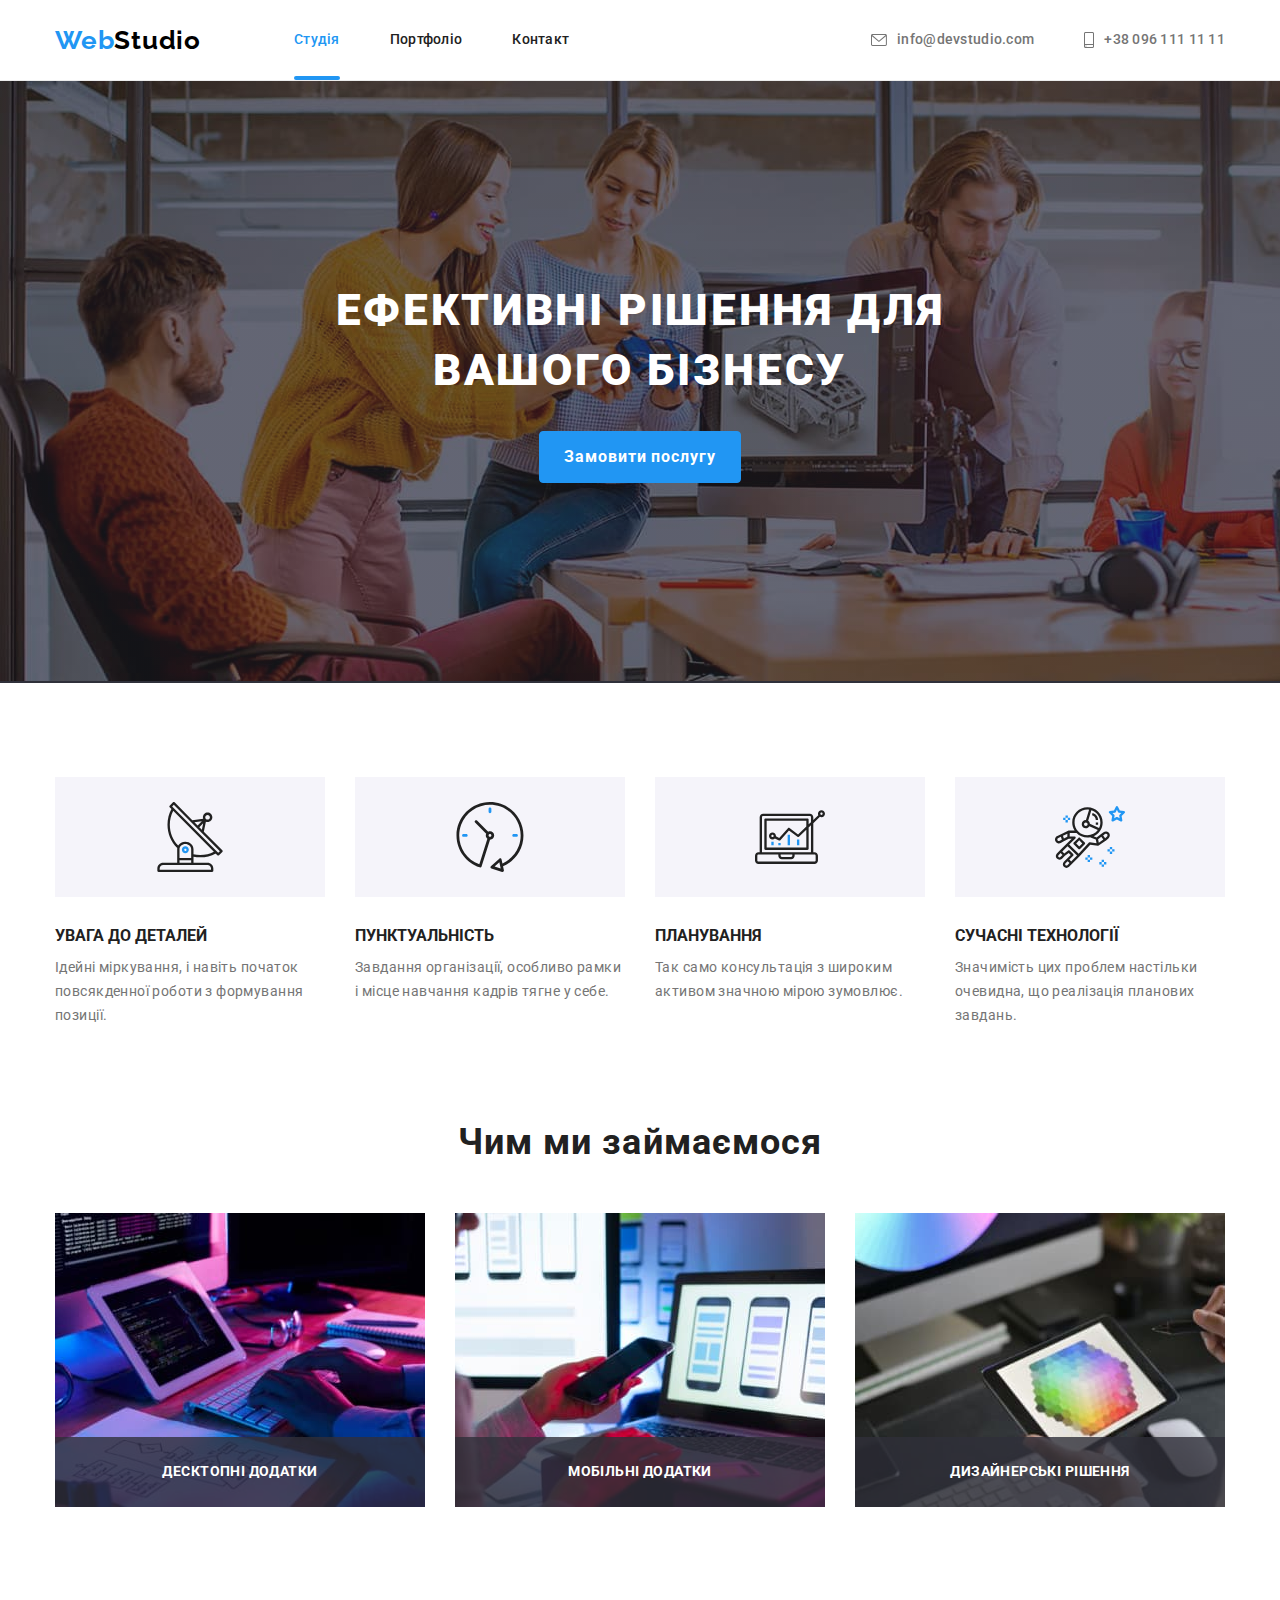
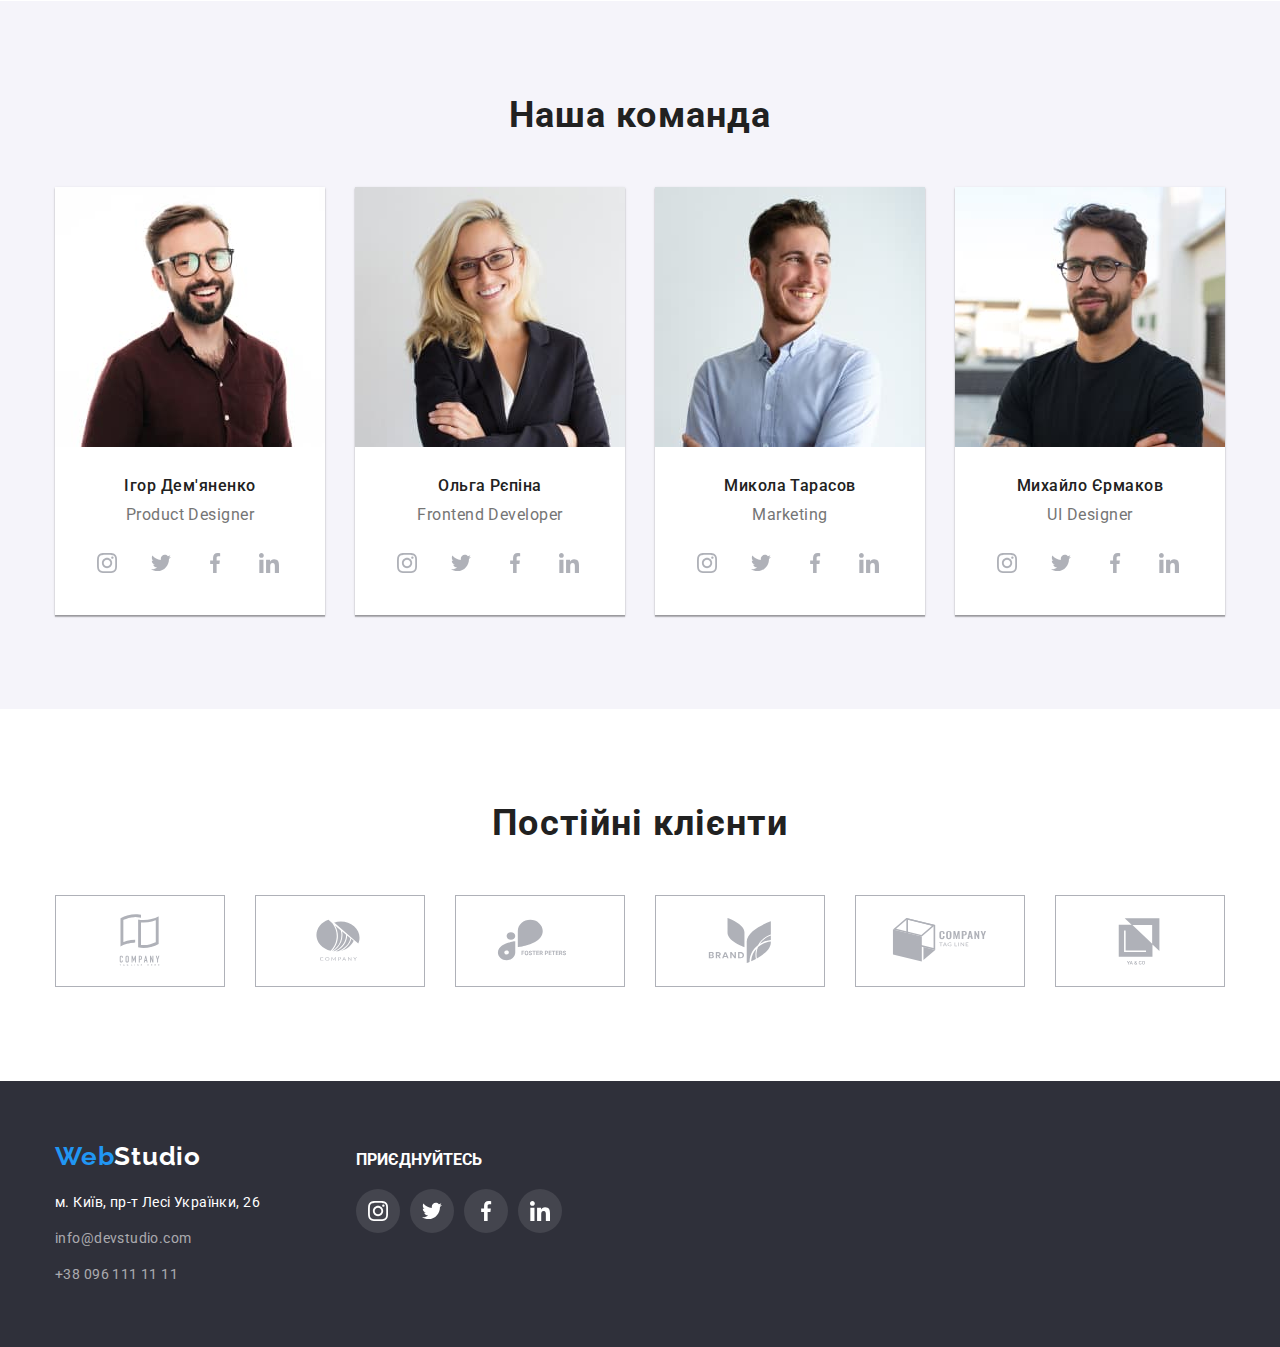
==== index.html @ e5dec864 "new repository created" ====
<!DOCTYPE html>
<html lang="uk">
  <head>
    <meta charset="UTF-8">
    <meta http-equiv="X-UA-Compatible" content="IE=edge">
    <meta name="viewport" content="width=device-width, initial-scale=1.0">
    <title>Document</title>
    <link rel="stylesheet" href="https://cdnjs.cloudflare.com/ajax/libs/modern-normalize/1.1.0/modern-normalize.min.css">
    <link href="https://fonts.googleapis.com/css2?family=Raleway:wght@700&family=Roboto:wght@400;500;700;900&display=swap" rel="stylesheet">
    <link rel="stylesheet" href="./css/styles.css">
  </head>
  <body>
    <header class="header">
      <div class="container header-page">
        <nav class="navigation">
          <a class="logo header-logo" href="">Web<span class="logo-span">Studio</span></a>
          <ul class="nav-list list">
            <li class="head-item"><a class="nav-list-item link current" href="">Студія</a></li>
            <li class="head-item"><a class="nav-list-item link" href="./portfolio.html">Портфоліо</a></li>
            <li><a class="nav-list-item link" href="">Контакт</a></li>
          </ul>
        </nav>
  
        <!--Contacts-->
        <ul class="list contact-list">
          <li class="head-item">
            <a class="contact-mail link" href="mailto:info@devstudio.com">
              <svg class="contact-list-icon envelope" width="16" height="12">
                <use href="./images/svg/sprite.svg#icon-envelope"></use>
              </svg>
              info@devstudio.com</a>
          </li>
          <li>
            <a class="contact-number link" href="tel:+380961111111">
              <svg class="contact-list-icon smartphone" width="10" height="16">
                <use href="./images/svg/sprite.svg#icon-smartphone"></use>
              </svg>
              +38 096 111 11 11</a>
          </li>
        </ul>
      </div>
    </header>

    <main>

      <!--Section 1-->
      <section class="title">
        <div class="container">
          <h1 class="main-title">Ефективні рішення для вашого бізнесу</h1>
          <button class="button" data-modal-open>Замовити послугу</button>
        </div>
      </section>

      <!--Section 2-->
      <section class="section-req">
        <div class="container">
          <ul class="list list-flex">
            <li class="req-list-item">
              <h3 class="desc-title">
                <div class="req-icon-box">
                  <svg class="req-list-icon antenna" width="70" height="70">
                    <use href="./images/svg/sprite.svg#icon-antenna"></use>
                  </svg>
                </div>
                УВАГА ДО ДЕТАЛЕЙ</h3>
              <p class="description">
                Ідейні міркування, і навіть початок повсякденної роботи з формування позиції.
              </p>
            </li>
  
            <li class="req-list-item">
              <h3 class="desc-title">
                <div class="req-icon-box">
                  <svg class="req-list-icon clock" width="70" height="70">
                    <use href="./images/svg/sprite.svg#icon-clock"></use>
                  </svg>
                </div>
                ПУНКТУАЛЬНІСТЬ</h3>
              <p class="description">
                Завдання організації, особливо рамки і місце навчання кадрів тягне у себе.
              </p>
            </li>
  
            <li class="req-list-item">
              <h3 class="desc-title">
                <div class="req-icon-box">
                  <svg class="req-list-icon diagram" width="70" height="70">
                    <use href="./images/svg/sprite.svg#icon-diagram"></use>
                  </svg>
                </div>
                ПЛАНУВАННЯ</h3>
              <p class="description">
                Так само консультація з широким активом значною мірою зумовлює.
              </p>
            </li>
  
            <li class="req-list-item">
              <h3 class="desc-title">
                <div class="req-icon-box">
                  <svg class="req-list-icon astronaut" width="70" height="70">
                    <use href="./images/svg/sprite.svg#icon-astronaut"></use>
                  </svg>
                </div>
                СУЧАСНІ ТЕХНОЛОГІЇ</h3>
              <p class="description">
                Значимість цих проблем настільки очевидна, що реалізація планових завдань.
              </p>
            </li>
          </ul>
        </div>
      </section>

      <!--Section 3-->
      <section class="section">
        <div class="container">
          <h2 class="section-title">Чим ми займаємося</h2>
          <ul class="list list-flex">
            <li class="img-list-item">
              <img src="./images/img1.jpg" width="370" alt="work photo 1">
              <p class="app-title" >Десктопні додатки</p>
            </li>
            <li class="img-list-item">
              <img src="./images/img2.jpg" width="370" alt="work photo 2">
              <p class="app-title" >Мобільні додатки</p>
            </li>
            <li class="img-list-item">
              <img src="./images/img3.jpg" width="370" alt="work photo 3">
              <p class="app-title" >Дизайнерські рішення</p>
            </li>
          </ul>
        </div>
      </section>

      <!--Section team-->
      <section class="hero section">
        <div class="container">
          <h2 class="section-title">Наша команда</h2>
          <ul class="hero-list list list-flex">
            <li class="hero-list-item">
                <img src="./images/img4.jpg" width="270" alt="team member 1">
                <div class="hero-desc">
                  <h3 class="hero-list-name">Ігор Дем'яненко</h3>
                  <p class="hero-list-title">Product Designer</p>
                  <ul class="social-list list">
                    <li class="social-list-item">
                      <a class="social-list-link" href="">
                        <svg class="social-list-icon" width="20" height="20">
                          <use href="./images/svg/sprite.svg#icon-instagram"></use>
                        </svg>
                      </a>
                    </li>
                    <li class="social-list-item">
                      <a class="social-list-link" href="">
                        <svg class="social-list-icon" width="20" height="20">
                          <use href="./images/svg/sprite.svg#icon-twitter"></use>
                        </svg>
                      </a>
                    </li>
                    <li class="social-list-item">
                      <a class="social-list-link" href="">
                        <svg class="social-list-icon" width="20" height="20">
                          <use href="./images/svg/sprite.svg#icon-facebook"></use>
                        </svg>
                      </a>
                    </li>
                    <li class="social-list-item">
                      <a class="social-list-link" href="">
                        <svg class="social-list-icon" width="20" height="20">
                          <use href="./images/svg/sprite.svg#icon-linkedin"></use>
                        </svg>
                      </a>
                    </li>
                  </ul>
                </div>
            </li>
  
            <li class="hero-list-item">
                <img src="./images/img5.jpg" width="270" alt="team member 2">
                <div class="hero-desc">
                  <h3 class="hero-list-name">Ольга Рєпіна</h3>
                  <p class="hero-list-title">Frontend Developer</p>
                  <ul class="social-list list">
                    <li class="social-list-item">
                      <a class="social-list-link" href="">
                        <svg class="social-list-icon" width="20" height="20">
                          <use href="./images/svg/sprite.svg#icon-instagram"></use>
                        </svg>
                      </a>
                    </li>
                    <li class="social-list-item">
                      <a class="social-list-link" href="">
                        <svg class="social-list-icon" width="20" height="20">
                          <use href="./images/svg/sprite.svg#icon-twitter"></use>
                        </svg>
                      </a>
                    </li>
                    <li class="social-list-item">
                      <a class="social-list-link" href="">
                        <svg class="social-list-icon" width="20" height="20">
                          <use href="./images/svg/sprite.svg#icon-facebook"></use>
                        </svg>
                      </a>
                    </li>
                    <li class="social-list-item">
                      <a class="social-list-link" href="">
                        <svg class="social-list-icon" width="20" height="20">
                          <use href="./images/svg/sprite.svg#icon-linkedin"></use>
                        </svg>
                      </a>
                    </li>
                  </ul>
                </div>
            </li>
  
            <li class="hero-list-item">
                <img src="./images/img6.jpg" width="270" alt="team member 3">
                <div class="hero-desc">
                  <h3 class="hero-list-name">Микола Тарасов</h3>
                  <p class="hero-list-title">Marketing</p>
                  <ul class="social-list list">
                    <li class="social-list-item">
                      <a class="social-list-link" href="">
                        <svg class="social-list-icon" width="20" height="20">
                          <use href="./images/svg/sprite.svg#icon-instagram"></use>
                        </svg>
                      </a>
                    </li>
                    <li class="social-list-item">
                      <a class="social-list-link" href="">
                        <svg class="social-list-icon" width="20" height="20">
                          <use href="./images/svg/sprite.svg#icon-twitter"></use>
                        </svg>
                      </a>
                    </li>
                    <li class="social-list-item">
                      <a class="social-list-link" href="">
                        <svg class="social-list-icon" width="20" height="20">
                          <use href="./images/svg/sprite.svg#icon-facebook"></use>
                        </svg>
                      </a>
                    </li>
                    <li class="social-list-item">
                      <a class="social-list-link" href="">
                        <svg class="social-list-icon" width="20" height="20">
                          <use href="./images/svg/sprite.svg#icon-linkedin"></use>
                        </svg>
                      </a>
                    </li>
                  </ul>
                </div>
            </li>
  
            <li class="hero-list-item">
                <img src="./images/img7.jpg" width="270" alt="team member 4">
                <div class="hero-desc">
                  <h3 class="hero-list-name">Михайло Єрмаков</h3>
                  <p class="hero-list-title">UI Designer</p>
                  <ul class="social-list list">
                    <li class="social-list-item">
                      <a class="social-list-link" href="">
                        <svg class="social-list-icon" width="20" height="20">
                          <use href="./images/svg/sprite.svg#icon-instagram"></use>
                        </svg>
                      </a>
                    </li>
                    <li class="social-list-item">
                      <a class="social-list-link" href="">
                        <svg class="social-list-icon" width="20" height="20">
                          <use href="./images/svg/sprite.svg#icon-twitter"></use>
                        </svg>
                      </a>
                    </li>
                    <li class="social-list-item">
                      <a class="social-list-link" href="">
                        <svg class="social-list-icon" width="20" height="20">
                          <use href="./images/svg/sprite.svg#icon-facebook"></use>
                        </svg>
                      </a>
                    </li>
                    <li class="social-list-item">
                      <a class="social-list-link" href="">
                        <svg class="social-list-icon" width="20" height="20">
                          <use href="./images/svg/sprite.svg#icon-linkedin"></use>
                        </svg>
                      </a>
                    </li>
                  </ul>
                </div>
            </li>
          </ul>
        </div>
      </section>

      <!--clients-->
      <section class="section">
        <div class="container">
          <h2 class="section-title clients">Постійні клієнти</h2>
          <ul class="client-list list">
            <li class="client-list-item">
              <a class="client-list-link" href="">
                <svg class="client-list-icon" width="106" height="60">
                  <use href="./images/svg/sprite.svg#icon-client1"></use>
                </svg>
              </a>
            </li>
            <li class="client-list-item">
              <a class="client-list-link" href="">
                <svg class="client-list-icon" width="106" height="60">
                  <use href="./images/svg/sprite.svg#icon-client2"></use>
                </svg>
              </a>
            </li>
            <li class="client-list-item">
              <a class="client-list-link" href="">
                <svg class="client-list-icon" width="106" height="60">
                  <use href="./images/svg/sprite.svg#icon-client3"></use>
                </svg>
              </a>
            </li>
            <li class="client-list-item">
              <a class="client-list-link" href="">
                <svg class="client-list-icon" width="106" height="60">
                  <use href="./images/svg/sprite.svg#icon-client4"></use>
                </svg>
              </a>
            </li>
            <li class="client-list-item">
              <a class="client-list-link" href="">
                <svg class="client-list-icon" width="106" height="60">
                  <use href="./images/svg/sprite.svg#icon-client5"></use>
                </svg>
              </a>
            </li>
            <li class="client-list-item">
              <a class="client-list-link" href="">
                <svg class="client-list-icon" width="106" height="60">
                  <use href="./images/svg/sprite.svg#icon-client6"></use>
                </svg>
              </a>
            </li>
          </ul>
        </div>
      </section>
    </main>

    <footer class="footer">
      <div class="container footer-container">
        <div class="footer-contact">
          <a class="logo logo-footer" href="">Web<span class="logo-span">Studio</span></a>
           <address class="contact-box">
            <ul class="list">
              <li class="footer-list-item">
                <a class="address link" href="https://goo.gl/maps/rPGG4V1VkysSoRD67" target="_blank" rel="noopener noreferrer">м. Київ, пр-т Лесі Українки, 26</a>
              </li>
              <li class="footer-list-item">
                <a class="footer-mail link" href="mailto:info@devstudio.com">info@devstudio.com</a>
              </li>
              <li>
                <a class="footer-number link" href="tel:+380961111111">+38 096 111 11 11</a>
              </li>
            </ul>
          </address>
        </div>
          <div class="join">
            <h3 class="desc-title-footer">ПРИЄДНУЙТЕСЬ</h3>
          <ul class="social-list-footer list">
            <li class="social-list-item-footer">
              <a class="social-list-link-footer" href="">
                <svg class="social-list-icon-footer" width="20" height="20">
                  <use href="./images/svg/sprite.svg#icon-instagram"></use>
                </svg>
              </a>
            </li>
            <li class="social-list-item-footer">
              <a class="social-list-link-footer" href="">
                <svg class="social-list-icon-footer" width="20" height="20">
                  <use href="./images/svg/sprite.svg#icon-twitter"></use>
                </svg>
              </a>
            </li>
            <li class="social-list-item-footer">
              <a class="social-list-link-footer" href="">
                <svg class="social-list-icon-footer" width="20" height="20">
                  <use href="./images/svg/sprite.svg#icon-facebook"></use>
                </svg>
              </a>
            </li>
            <li class="social-list-item-footer">
              <a class="social-list-link-footer" href="">
                <svg class="social-list-icon-footer" width="20" height="20">
                  <use href="./images/svg/sprite.svg#icon-linkedin"></use>
                </svg>
              </a>
            </li>
          </ul>
          </div>
      </div>
    </footer>

    <div class="backdrop is-hidden" data-modal>
      <div class="modal">
        <button type="button" class="button-close" data-modal-close>
          <svg class="close" width="18" height="18">
            <use href="./images/svg/sprite.svg#icon-close"></use>
          </svg>
        </button>
      </div>
  </div>

    <script src="./js/modal.js"></script>
  </body>
</html>
---- css/styles.css ----
.list {
    list-style: none;
}

.link {
    text-decoration: none;
}
.logo {
    text-decoration: none;
}

h1, h2, h3, h4, p {
    margin-top: 0;
    margin-bottom: 0;
}

ul {
    margin-top: 0;
    margin-bottom: 0;
    padding-left: 0;
}

img {
    display: block;
}

:root {
    --primary-text-color: #212121;
    --secondary-text-color: #757575;
    --dark-theme-text-color: #FFFFFF;
    --accent-color:#2196F3;
}
body {
    background-color: var(--dark-theme-text-color);
    font-family: "Roboto", sans-serif;
    color: var(--primary-text-color);
    font-weight: 500;
    font-size: 14px;
}

.container {
    width: 1200px;
    padding-left: 15px;
    padding-right: 15px;
    margin: 0 auto;
}

/* Header start */

.logo {
    font-family: 'Raleway';
    font-weight: 700;
    font-size: 26px;
    line-height: 1.19;
    color: #2196F3;
    letter-spacing: 0.03em;

}

.header-logo{
    margin-right: 93px;
}

.header .navigation .logo-span {
    font-family: 'Raleway';
    font-weight: 700;
    font-size: 26px;
    line-height: 1.19;
    color: #000000;
    letter-spacing: 0.03em;
}

.header {
    border-bottom: 1px solid #ECECEC;
}

.nav-list,
.navigation,    
.contact-list,
.header-page {
    display: flex;
    align-items: center;
}

.head-item {
    margin-right: 50px;
}

.nav-list-item {
    color: var(--primary-text-color);
    line-height: 1.14;
    letter-spacing: 0.02em;

    display: block;
    padding-top: 32px;
    padding-bottom: 32px;

    transition: color 250ms cubic-bezier(0.4, 0, 0.2, 1);
}

.contact-list {
    margin-left: auto;
}


.nav-list-item:hover,
.nav-list-item:focus,
.contact-mail:hover,
.contact-mail:focus,
.contact-number:hover,
.contact-number:focus {
    color: var(--accent-color);
}

.current {
    position: relative;
    display: block;
    color: var(--accent-color);
}

.current::after {
    content: "";
    display: block;
    width: 100%;
    height: 4px;
    border-radius: 2px;
    background-color: var(--accent-color);
    position: absolute;
    left: 0;
    bottom: 0;
    opacity: 1;
    transition: opacity 250ms cubic-bezier(0.4, 0, 0.2, 1);
}


.contact-mail, .contact-number {
    display: flex;
    align-items: center;
    color: var(--secondary-text-color);
    line-height: 1.14;
    letter-spacing: 0.02em;

    transition: color 250ms cubic-bezier(0.4, 0, 0.2, 1);
}

.contact-list-icon {
    margin-right: 10px;
    fill: currentColor;
}


/* Header end */

/* Studio main start */

.visually-hidden {
    position: absolute;
    white-space: nowrap;
    width: 1px;
    height: 1px;
    overflow: hidden;
    border: 0;
    padding: 0;
    clip: rect(0 0 0 0);
    clip-path: inset(50%);
    margin: -1px;
}

.title {
    background-image: linear-gradient(rgba(47, 48, 58, 0.4), rgba(47, 48, 58, 0.4)), url("../images/bg.main.jpg");
    background-repeat: no-repeat;
    max-width: 1600px;
    margin: 0px auto;
    padding-top: 200px;
    padding-bottom: 200px;
    justify-content: center;
    background-color: #2F303A;
}


.main-title {
    color: var(--dark-theme-text-color);
    font-weight: 900;
    font-size: 44px;
    line-height: 1.36;
    text-align: center;
    letter-spacing: 0.06em;
    text-transform: uppercase;

    width: 700px;
    height: 120px;
    margin-bottom: 30px;
    margin-right: auto;
    margin-left: auto;
}

.button {
    color: var(--dark-theme-text-color);
    background-color: var(--accent-color);
    font-family: inherit;
    font-weight: 700;
    font-size: 16px;
    line-height: 1.87;
    display: flex;
    align-items: center;
    text-align: center;
    letter-spacing: 0.06em;

    min-width: 200px;
    border: 1px solid var(--accent-color);
    border-radius: 4px;
    justify-content: center;
    margin-right: auto;
    margin-left: auto;
    padding: 10px 24px;
}


.section {
    padding-top: 94px;
    padding-bottom: 94px;
}

.section-req{
    padding-top: 94px;
}

.list-flex {
    display: flex;
}

.req-list-item:not(:last-child) {
    margin-right: 30px;
}

.req-list-item {
    width: 270px;

}

.req-icon-box {
    display: flex;
    margin-bottom: 30px;
    background-color: #F5F4FA;
    align-items: center;
    justify-content: center;
    width: 270px;
    height: 120px;
}

.req-list-icon {
    display: block;
}

.img-list-item:not(:last-child) {
    margin-right: 30px;
}

.img-list-item {
    position: relative;
}

.app-title {
    position: absolute;
    display: block;
    width: 100%;
    height: 70px;
    left: 0;
    bottom: 0;
    background-color: rgba(47, 48, 58, 0.8);
    color: var(--dark-theme-text-color);
    font-weight: 700;
    line-height: 1.14;
    font-size: 14px;
    text-transform: uppercase;
    letter-spacing: 0.03em;
    text-align: center;
    padding-top: 27px;
}


.list>.desc-title {
    color: var(--primary-text-color);
    font-weight: 700;
    line-height: 1.14;
    font-size: 14px;
    text-transform: uppercase;
    letter-spacing: 0.03em;
}

.desc-title {
    margin-bottom: 10px;
}



.description {
    color: var(--secondary-text-color);
    font-weight: 400;
    line-height: 1.71;
    letter-spacing: 0.03em;
}

.section-title {
    color: var(--primary-text-color);
    font-weight: 700;
    font-size: 36px;
    line-height: 1.16;
    text-align: center;
    letter-spacing: 0.03em;

    margin-bottom: 50px;
}

.hero {
    background: #F5F4FA;
}

.hero-desc{
    padding: 30px;

}

.hero-list-item {
    background: #FFFFFF;
    box-shadow: 0px 1px 3px rgba(0, 0, 0, 0.12), 0px 1px 1px rgba(0, 0, 0, 0.14), 0px 2px 1px rgba(0, 0, 0, 0.2);
}

.hero-list-item:not(:last-child) {
    margin-right: 30px;
}

.hero-list-name {
    color: var(--primary-text-color);
    font-size: 16px;
    font-weight: 500;
    line-height: 1.18;
    text-align: center;
    letter-spacing: 0.03em;

    margin-bottom: 10px;
}

.hero-list-title {
    color: var(--secondary-text-color);
    font-weight: 400;
    font-size: 16px;
    line-height: 1.18;
    text-align: center;
    letter-spacing: 0.03em;
    margin-bottom: 16px;
}

.social-list-link {
    display: flex;
    align-items: center;
    justify-content: center;
    width: 44px;
    height: 44px;
    background-color: none;
    border-radius: 50%;

    transition: background-color 250ms cubic-bezier(0.4, 0, 0.2, 1);
}

.social-list-item:not(:last-child) {
    margin-right: 10px;
}

.social-list {
    display: flex;
    align-items: center;
}

.social-list-icon {
    fill: #AFB1B8;
    transition: fill 250ms cubic-bezier(0.4, 0, 0.2, 1);
}

.social-list-link:hover,
.social-list-link:focus {
    background-color: var(--accent-color);
}

.social-list-link:hover .social-list-icon,
.social-list-link:focus .social-list-icon {
    fill: var(--dark-theme-text-color);
}


.client-list {
    display: flex;
}

.client-list-item {
    display: flex;
    width: 170px;
    height: 92px;
    align-items: center;
    justify-content: center;
    background-color: none;
    border-radius: 4px;
}

.client-list-link {
    display: flex;
    width: 100%;
    height: 100%;
    justify-content: center;
    align-items: center;
    border: 1px solid #AFB1B8;

    transition: border-color 250ms cubic-bezier(0.4, 0, 0.2, 1);
}

.client-list-link:hover,
.client-list-link:focus {
    border-color: var(--accent-color);
}

.client-list-icon {
    transition: fill 250ms cubic-bezier(0.4, 0, 0.2, 1);
}

.client-list-link:hover .client-list-icon,
.client-list-link:focus .client-list-icon {
    fill: var(--accent-color);
}

.client-list-item:not(:last-child) {
    margin-right: 30px;
}

.client-list-icon {
    fill: #AFB1B8;
}


    /* backdrop & modal window */

.backdrop {
    position: fixed;
    top: 0;
    left: 0;
    width: 100%;
    height: 100%;
    background-color: rgba(0, 0, 0, 0.2);

    opacity: 1;

    transition: opacity 250ms cubic-bezier(0.4, 0, 0.2, 1), visibility 250ms cubic-bezier(0.4, 0, 0.2, 1);
}

.backdrop.is-hidden {
    visibility: hidden;
    opacity: 0;
    pointer-events: none;
}


.modal {
    width: 528px;
    height: 581px;
    background-color: var(--dark-theme-text-color);
    position: absolute;
    top: 50%;
    left: 50%;
    transform: translate(-50%, -50%);

    transition: transform 250ms cubic-bezier(0.4, 0, 0.2, 1);

}

.backdrop.is-hidden .modal {
    transform: translate(-50%, -50%) scale(0.6);
}

.button-close {
    display: flex;
    align-items: center;
    justify-content: center;
    position: absolute;
    top: 6px;
    right: 6px;
    width: 30px;
    height: 30px;
    background-color: var(--dark-theme-text-color);
    border-radius: 50%;
    border: 1px solid rgba(0, 0, 0, 0.1);
    cursor: pointer;
}

.close {
    fill: #000000;
}

    /* backdrop & modal window */

/* Studio main end */

/* Portfolio main start */

.btn-filter {
    background-color: #F5F4FA;
    color: var(--primary-text-color);
    font-size: 16px;
    line-height: 1.62;
    text-align: center;
    letter-spacing: 0.03em;

    min-width: 50px;
    border-radius: 4px;
    border-color: transparent;
    padding: 6px 22px;

    transition: color 250ms cubic-bezier(0.4, 0, 0.2, 1), background-color 250ms cubic-bezier(0.4, 0, 0.2, 1), box-shadow 250ms cubic-bezier(0.4, 0, 0.2, 1);
}

.btn-filter:hover,
.btn-filter:focus {
    color: var(--dark-theme-text-color);
    background-color: var(--accent-color);
    box-shadow: 0px 3px 1px rgba(0, 0, 0, 0.1), 0px 1px 2px rgba(0, 0, 0, 0.08), 0px 2px 2px rgba(0, 0, 0, 0.12);
}

.portfolio-list{
    flex-wrap: wrap;
}

.portfolio-list-item {
    width:calc((100% - 60px) / 3);
    margin-right: 30px;
    margin-bottom: 30px;

}

.portfolio-list-link {
    display: block;

    transition: box-shadow 250ms cubic-bezier(0.4, 0, 0.2, 1);
}

.portfolio-list-link:hover,
.portfolio-list-link:focus {
    box-shadow: 0px 1px 1px rgba(0, 0, 0, 0.12), 0px 4px 4px rgba(0, 0, 0, 0.06), 1px 4px 6px rgba(0, 0, 0, 0.16);
}

.portfolio-list-item:nth-child(3n){
    margin-right: 0;
}

.portfolio-list-item:nth-last-child(-n+3){
    margin-bottom: 0;
}

.portfolio-image {
    position: relative;
    overflow: hidden;
}

.portfolio-overlay {
    position: absolute;
    bottom: 0;
    left: 0;
    width: 100%;
    height: 100%;
    background-color: rgba(33, 150, 243, 0.9);
    color: var(--dark-theme-text-color);
    font-weight: 400;
    font-size: 18px;
    line-height: 1.5;
    letter-spacing: 0.03em;
    padding: 63px 24px;


    transform: translateY(100%);
    transition: transform 250ms cubic-bezier(0.4, 0, 0.2, 1), opacity 250ms cubic-bezier(0.4, 0, 0.2, 1);
    opacity: 0;
}

.portfolio-list-item:hover .portfolio-overlay {
    transform: translateY(0);
    opacity: 1;
}


.portfolio-desc{
    padding: 20px 24px;
    border-right: 1px solid #EEEEEE;
    border-left: 1px solid #EEEEEE;
    border-bottom: 1px solid #EEEEEE;
}

.portfolio-list-item .desc-title {
    color: var(--primary-text-color);
    font-weight: 700;
    font-size: 18px;
    line-height: 2;
    letter-spacing: 0.06em;

    margin-bottom: 4px;
}

.filter-list{
    justify-content: center;
    margin-bottom: 50px;
}

.filter-list-item:not(:last-child) {
    margin-right: 8px;
}


.desc-title-text {
    color: var(--secondary-text-color);
    font-weight: 400;
    font-size: 16px;
    line-height: 1.87;
    letter-spacing: 0.03em;
}



/* Portfolio main end */

/* Footer start */

.footer {
    background: #2F303A;
    padding-top: 60px;
    padding-bottom: 60px;
}


.footer .logo-span {
    font-family: 'Raleway';
    font-weight: 700;
    font-size: 26px;
    line-height: 1.19;
    letter-spacing: 0.03em;
    color: var(--dark-theme-text-color);
    
}

.contact-box{
    margin-top: 20px;
    width: 231px;
}

.footer-contact {
    display: block;
    justify-content: center;
    margin-right: 70px;
}

.address {
    font-style: normal;
    font-weight: 400;
    line-height: 1.71;
    color: #FFFFFF;
    letter-spacing: 0.03em;
}

.footer-mail, .footer-number {
    font-style: normal;
    font-weight: 400;
    line-height: 1.71;
    letter-spacing: 0.03em;
    color: rgba(255, 255, 255, 0.6);

    transition: color 250ms cubic-bezier(0.4, 0, 0.2, 1);
}

.footer-list-item{
    margin-bottom: 12px;
}

.footer-mail:hover,
.footer-mail:focus,
.footer-number:hover,
.footer-number:focus {
    color: var(--accent-color);
}

.footer-container {
    display: flex;
    align-items: baseline;
}

.join {
display: block;
justify-content: center;
}

.social-list-link-footer {
    display: flex;
    align-items: center;
    justify-content: center;
    width: 44px;
    height: 44px;
    border-radius: 50%;
    background-color: rgba(255, 255, 255, 0.1);

    transition: background-color 250ms cubic-bezier(0.4, 0, 0.2, 1);
}

.social-list-item-footer:not(:last-child) {
    margin-right: 10px;
}

.social-list-footer {
    display: flex;

}

.social-list-icon-footer {
    fill: var(--dark-theme-text-color);
}

.social-list-link-footer:hover,
.social-list-link-footer:focus {
    background-color: var(--accent-color);
}

.desc-title-footer {
    color: #FFFFFF;
    margin-bottom: 20px;
}

/* Footer end */
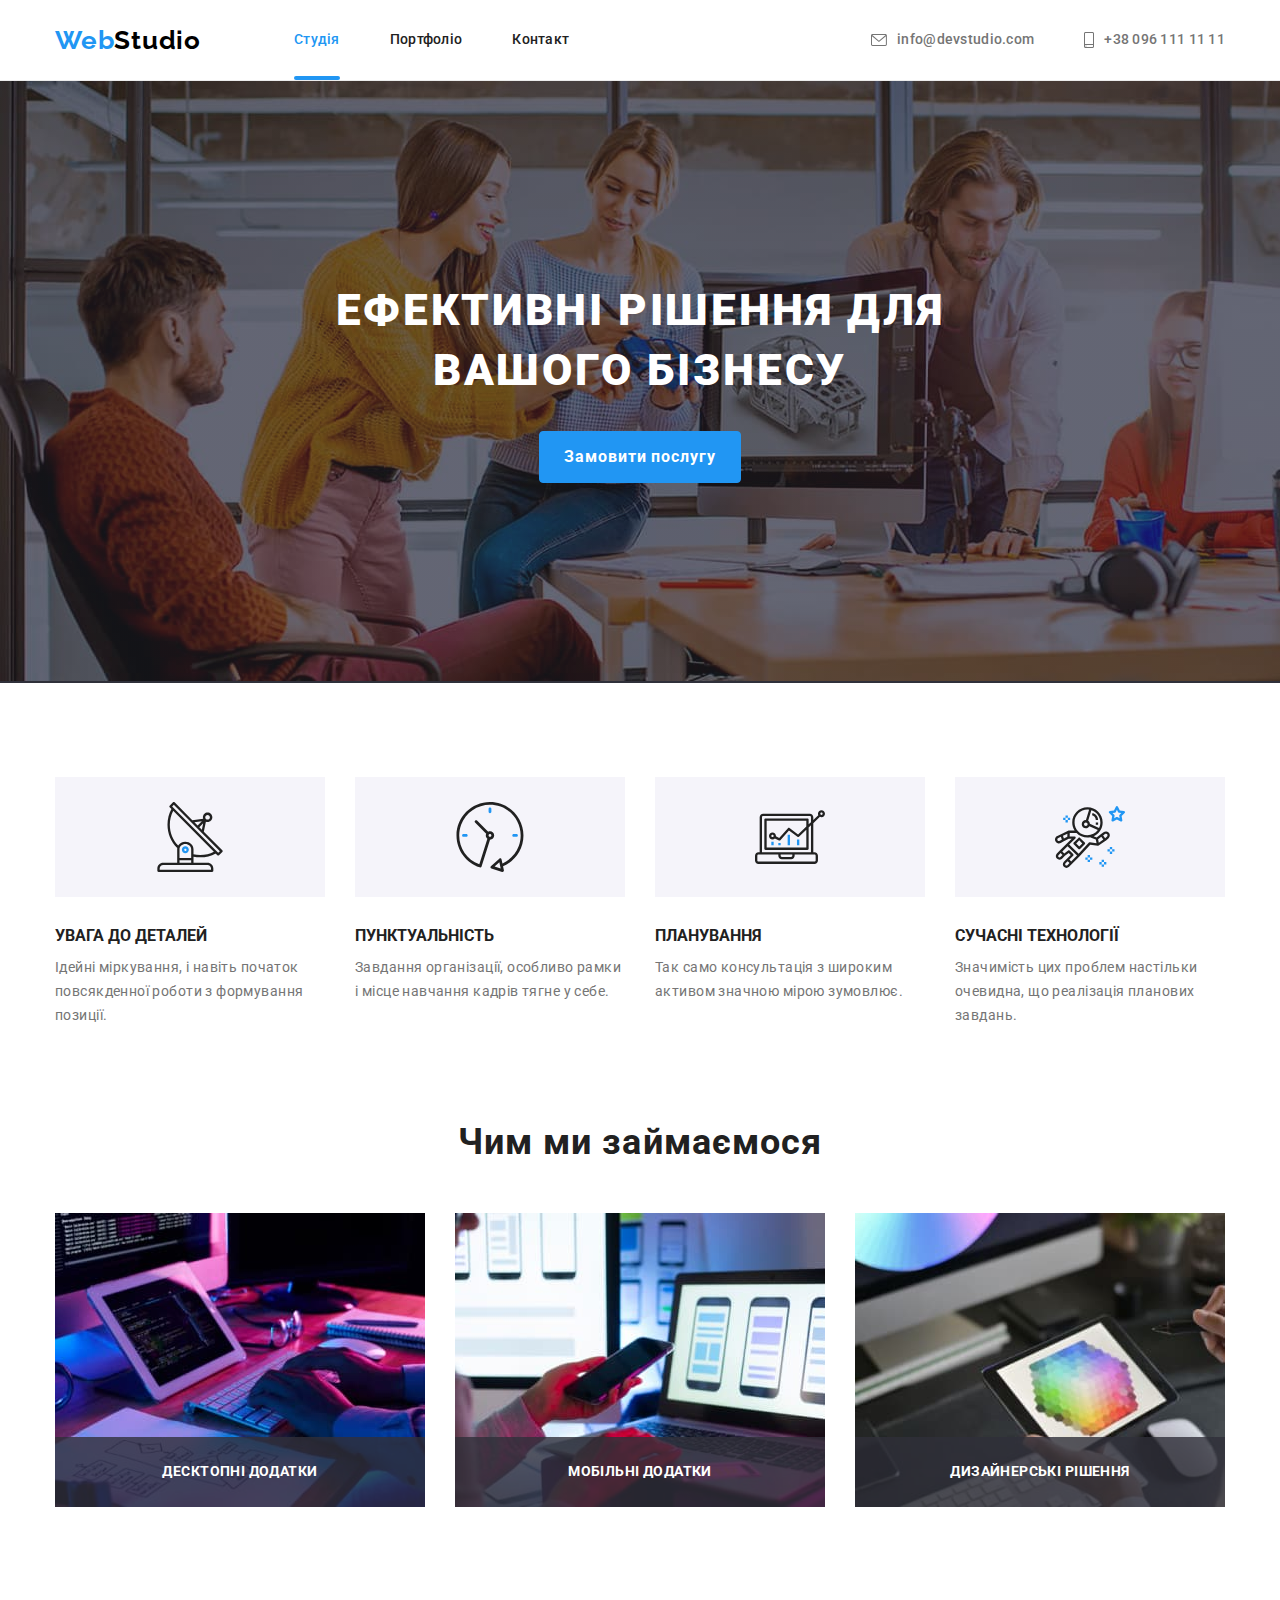
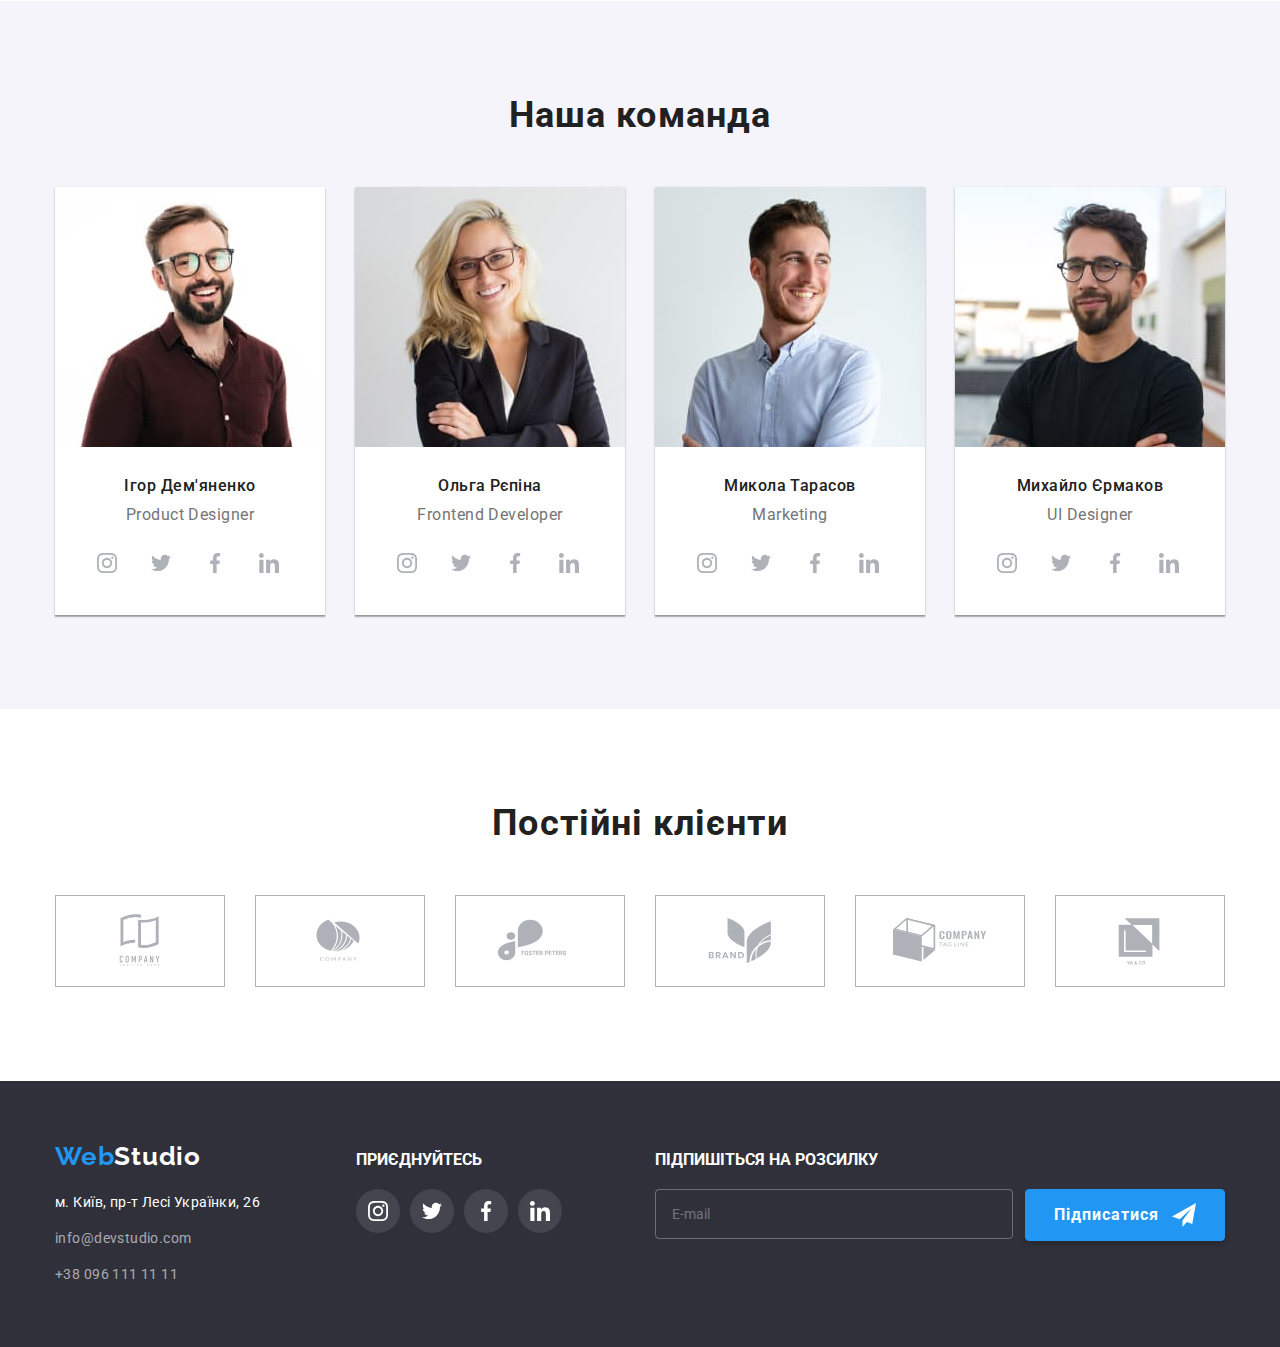
==== commit bd93029e: "footer form done" ====
--- a/index.html
+++ b/index.html
@@ -394,6 +394,17 @@
             </li>
           </ul>
           </div>
+          <div class="subscription">
+            <h3 class="desc-title-footer">ПІДПИШІТЬСЯ НА РОЗСИЛКУ</h3>
+            <div class="subscription-block">
+              <input type="email" class="subscription-email" name="subscription-email" placeholder="E-mail">
+              <button type="submit" class="btn-subscription-footer button">Підписатися
+              <svg class="subscription-icon-send" width="24" height="24">
+                <use href="./images/svg/sprite.svg#icon-send"></use>
+              </svg>
+            </button>
+            </div>
+          </div>
       </div>
     </footer>
 
--- a/css/styles.css
+++ b/css/styles.css
@@ -209,10 +209,11 @@
     min-width: 200px;
     border: 1px solid var(--accent-color);
     border-radius: 4px;
-    justify-content: center;
     margin-right: auto;
     margin-left: auto;
     padding: 10px 24px;
+
+    cursor: pointer;
 }
 
 
@@ -690,7 +691,53 @@
 .join {
 display: block;
 justify-content: center;
-}
+margin-right: 93px;
+}
+
+.subscription {
+display: block;
+justify-content: center;
+
+}
+
+.subscription-email {
+    width: 358px;
+    height: 50px;
+    padding-left: 16px;
+    margin-right: 12px;
+    border-radius: 4px;
+    border: 1px solid rgba(255, 255, 255, 0.3);
+    background-color: transparent;
+}
+
+.btn-subscription-footer {
+    position: relative;
+    padding-left: 28px;
+    text-align: left;
+    box-shadow: 0px 4px 4px rgba(0, 0, 0, 0.15);
+
+}
+
+.subscription-block {
+    display: flex;
+}
+
+.subscription-icon-send {
+    position: absolute;
+    top: 13px;
+    right: 28px;
+    margin-bottom: 13px;
+    margin-left: 10px;
+    fill: #FFFFFF;
+}
+
+/* .placeholder-email {
+    font-weight: 400;
+    font-size: 16px;
+    line-height: 1.25;
+    color: rgba(255, 255, 255, 0.6);
+    letter-spacing: 0.03em;
+} */
 
 .social-list-link-footer {
     display: flex;
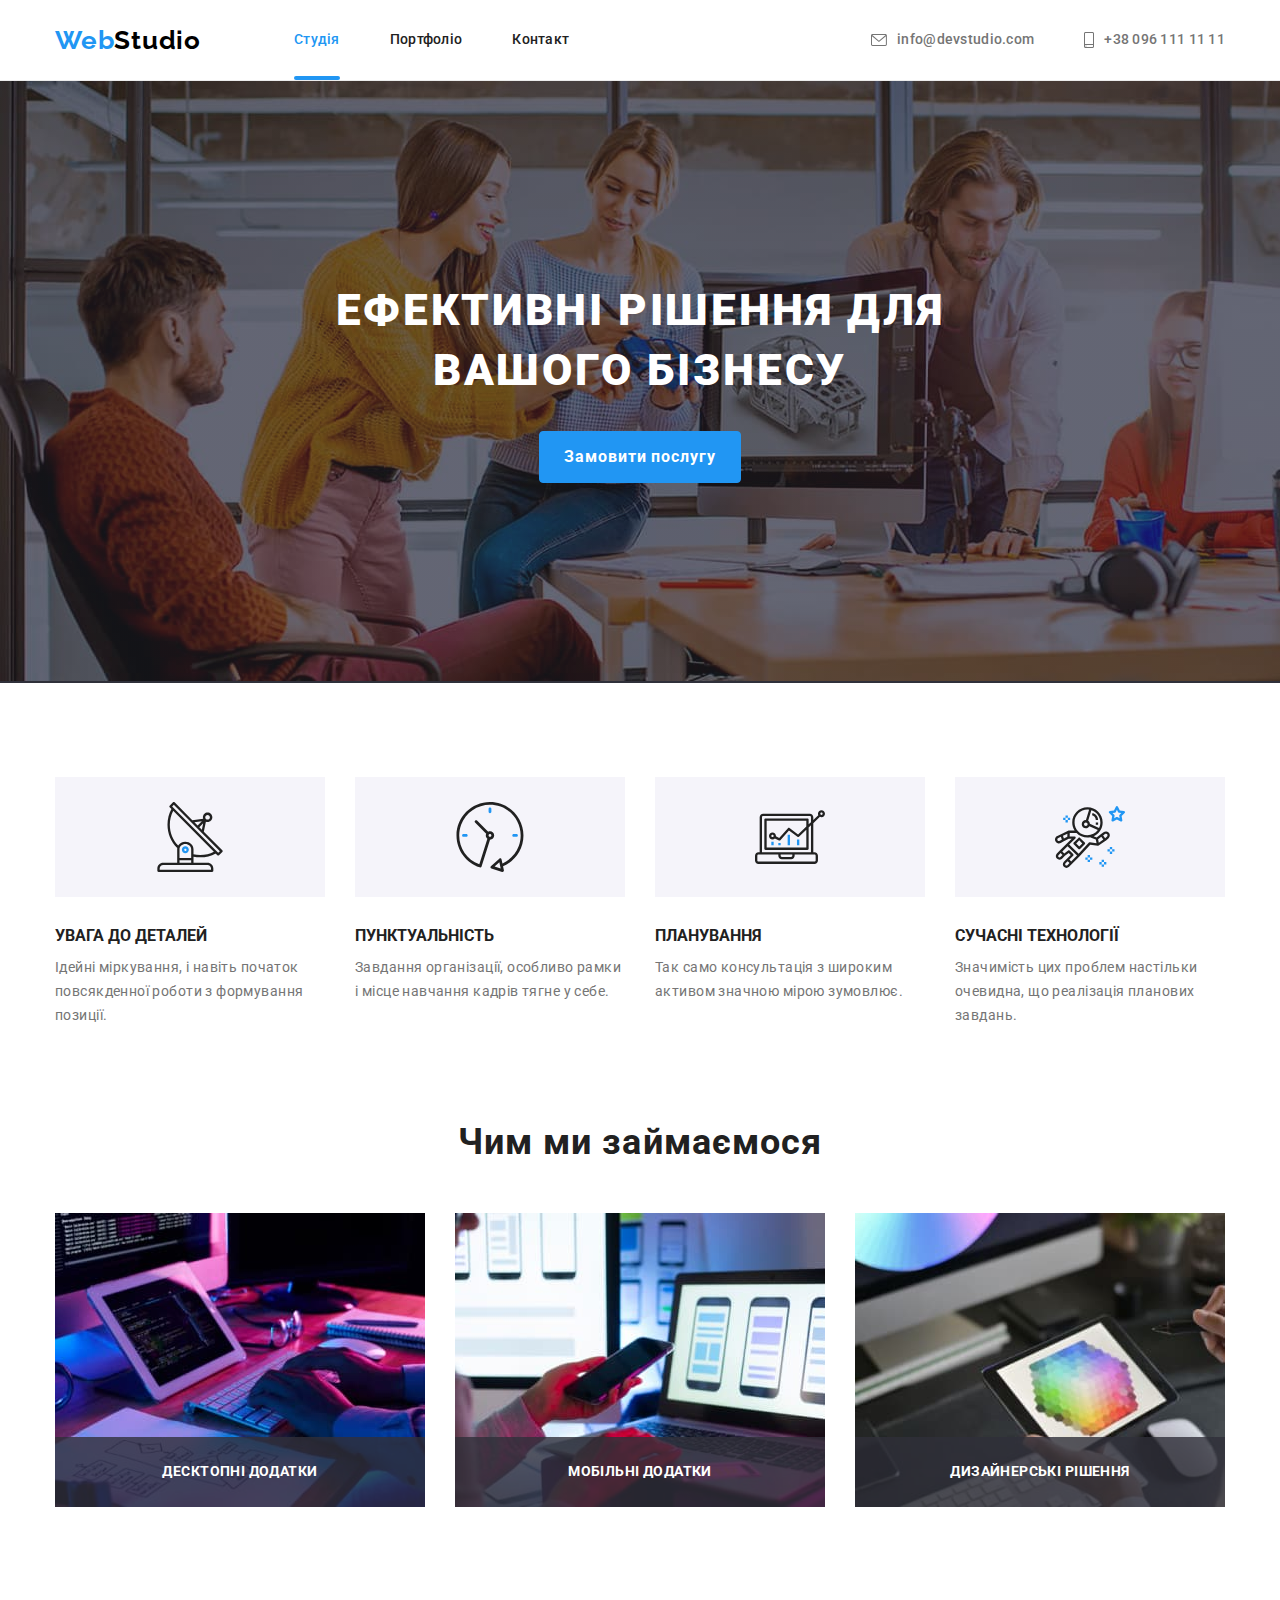
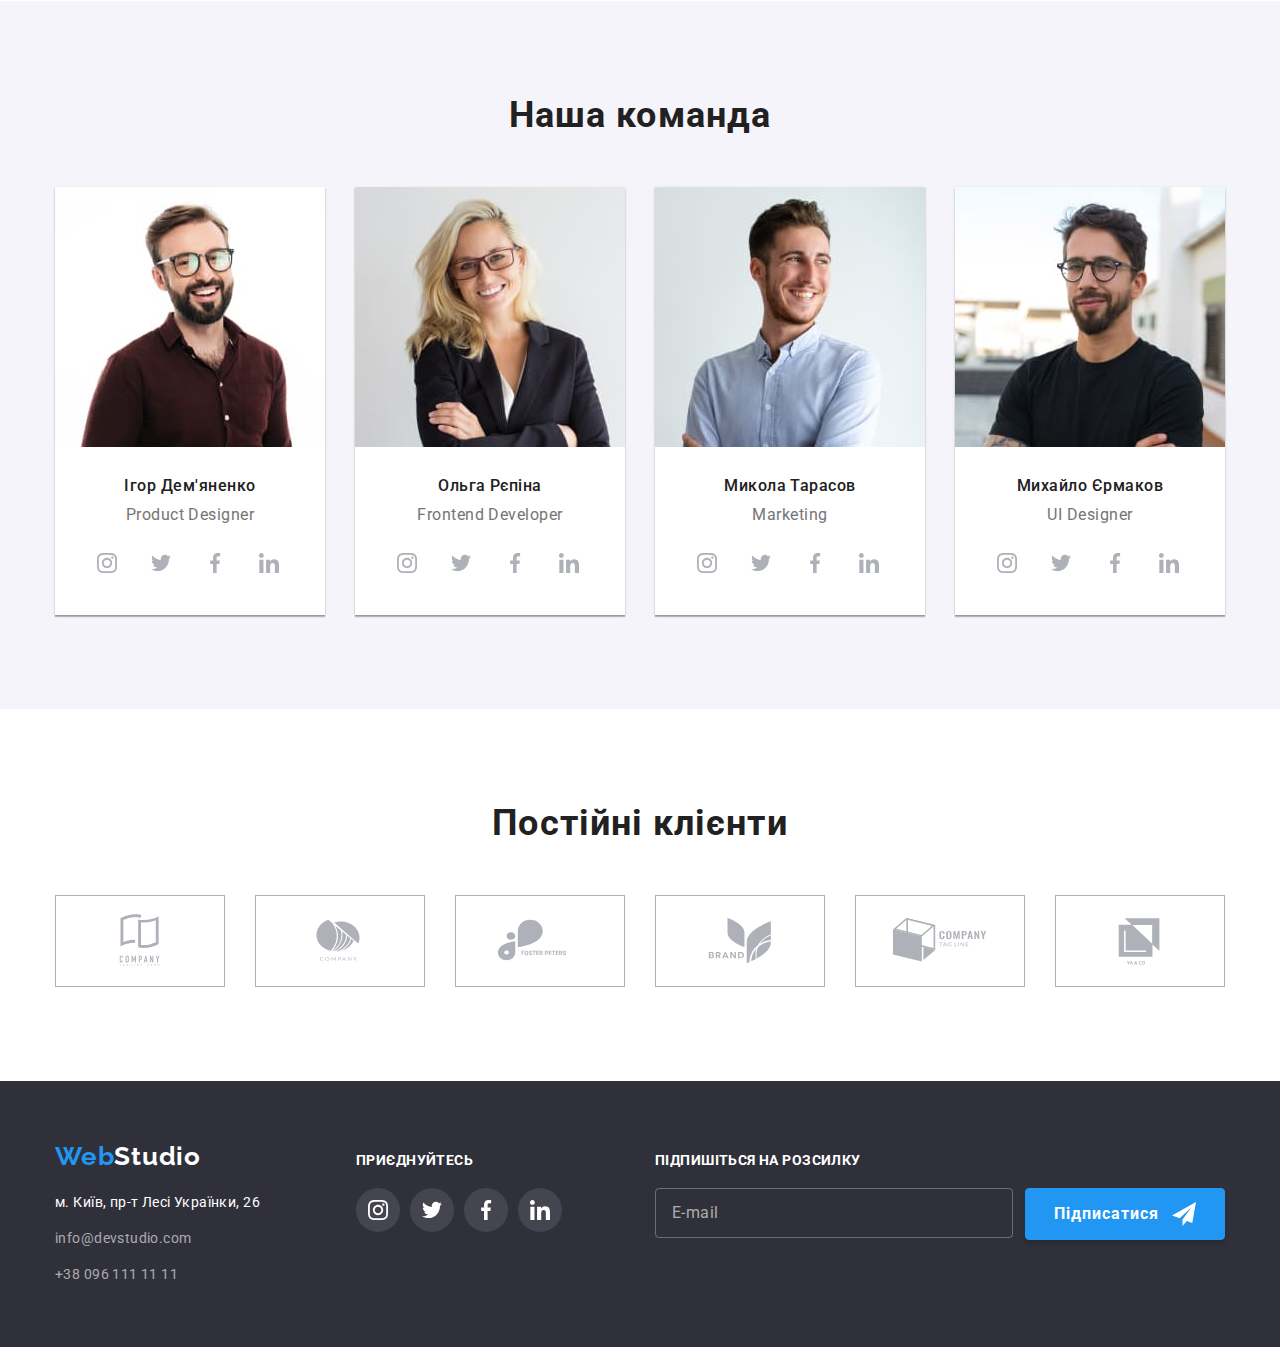
==== commit eb9e2275: "modal form creation" ====
--- a/index.html
+++ b/index.html
@@ -394,8 +394,8 @@
             </li>
           </ul>
           </div>
-          <div class="subscription">
-            <h3 class="desc-title-footer">ПІДПИШІТЬСЯ НА РОЗСИЛКУ</h3>
+          <form class="subscription">
+            <p class="desc-title-footer">ПІДПИШІТЬСЯ НА РОЗСИЛКУ</p>
             <div class="subscription-block">
               <input type="email" class="subscription-email" name="subscription-email" placeholder="E-mail">
               <button type="submit" class="btn-subscription-footer button">Підписатися
@@ -404,7 +404,7 @@
               </svg>
             </button>
             </div>
-          </div>
+          </form>
       </div>
     </footer>
 
@@ -415,6 +415,26 @@
             <use href="./images/svg/sprite.svg#icon-close"></use>
           </svg>
         </button>
+        <form class="modal-form">
+          <p class="modal-form-field-title">Залиште свої дані ми вам передзвонимо</p>
+          <label class="modal-form-field"><span class="modal-form-field-desc">Ім'я</span>
+            <input name="user_name" class="modal-form-input" type="text">
+          </label>
+          <label class="modal-form-field"><span class="modal-form-field-desc">Телефон</span>
+            <input name="user_phone" class="modal-form-input" type="tel">
+          </label>
+          <label class="modal-form-field"><span class="modal-form-field-desc">Пошта</span>
+            <input name="user_email" class="modal-form-input" type="email">
+          </label>
+          <label class="modal-form-field"><span class="modal-form-field-desc">Коментар</span>
+            <textarea class="modal-form-comment" type="text" placeholder="Введіть текст"></textarea>
+          </label>
+          <div class="modal-form-checkbox-wrapper">
+            <input name="accept_policy" type="checkbox" class="modal-form-checkbox" required>
+            <label for="" class="modal-form-checkbox-label">Погоджуюся з розсилкою та приймаю <a href="">Умови договору</a> </label>
+          </div>
+          <button type="submit" class="modal-form-submit button">Відправити</button>
+        </form>
       </div>
   </div>
 
--- a/css/styles.css
+++ b/css/styles.css
@@ -460,9 +460,13 @@
 
 
 .modal {
+    /* display: flex;
+    justify-content: center; */
     width: 528px;
     height: 581px;
+    padding: 40px;
     background-color: var(--dark-theme-text-color);
+
     position: absolute;
     top: 50%;
     left: 50%;
@@ -495,6 +499,77 @@
     fill: #000000;
 }
 
+.modal-form-field {
+    display: block;
+}
+
+.modal-form-field-title {
+    font-weight: 700;
+    font-size: 20px;
+    line-height: 1.15;
+    color: var(--primary-text-color);
+    letter-spacing: 0.03em;
+    text-align: center;
+
+    margin-bottom: 12px;
+}
+
+.modal-form-input {
+    width: 100%;
+    margin-bottom: 10px;
+    height: 40px;
+    border: 1px solid rgba(33, 33, 33, 0.2);
+    border-radius: 4px;
+}
+
+.modal-form-field-desc {
+    display: block;
+    font-weight: 400;
+    font-size: 12px;
+    line-height: 1.16;
+    color: var(--secondary-text-color);
+    letter-spacing: 0.01em;
+    margin-bottom: 4px;
+}
+
+.modal-form-comment {
+    width: 448px;
+    height: 120px;
+    resize: none;
+    border: 1px solid rgba(33, 33, 33, 0.2);
+    border-radius: 4px;
+    padding: 12px 16px;
+    margin-bottom: 20px;
+
+}
+
+.modal-form-comment::placeholder {
+    font-weight: 400;
+    font-size: 12px;
+    line-height: 1.16;
+    color: rgba(117, 117, 117, 0.5);
+}
+
+.modal-form-checkbox-label {
+    display: inline-block;
+    font-weight: 400;
+    font-size: 14px;
+    line-height: 1.71;
+    letter-spacing: 0.01em;
+    color: var(--secondary-text-color);
+    margin-bottom: 30px;
+
+}
+
+.modal-form-checkbox-label::before {
+    display: inline-block;
+    width: 16px;
+    height: 15px;
+    border: ;
+    content: "";
+
+}
+
     /* backdrop & modal window */
 
 /* Studio main end */
@@ -696,7 +771,6 @@
 
 .subscription {
 display: block;
-justify-content: center;
 
 }
 
@@ -707,8 +781,18 @@
     margin-right: 12px;
     border-radius: 4px;
     border: 1px solid rgba(255, 255, 255, 0.3);
+    box-shadow: (0px 4px 4px rgba(0, 0, 0, 0.15));
     background-color: transparent;
 }
+
+.subscription-email::placeholder {
+    font-weight: 400;
+    font-size: 16px;
+    line-height: 1.25;
+    color: rgba(255, 255, 255, 0.6);
+    letter-spacing: 0.03em;
+}
+
 
 .btn-subscription-footer {
     position: relative;
@@ -731,14 +815,6 @@
     fill: #FFFFFF;
 }
 
-/* .placeholder-email {
-    font-weight: 400;
-    font-size: 16px;
-    line-height: 1.25;
-    color: rgba(255, 255, 255, 0.6);
-    letter-spacing: 0.03em;
-} */
-
 .social-list-link-footer {
     display: flex;
     align-items: center;
@@ -770,8 +846,14 @@
 }
 
 .desc-title-footer {
-    color: #FFFFFF;
+    color: var(--dark-theme-text-color);
     margin-bottom: 20px;
+    font-weight: 700;
+    line-height: 1.14;
+    font-size: 14px;
+    text-transform: uppercase;
+    letter-spacing: 0.03em;
+
 }
 
 /* Footer end */